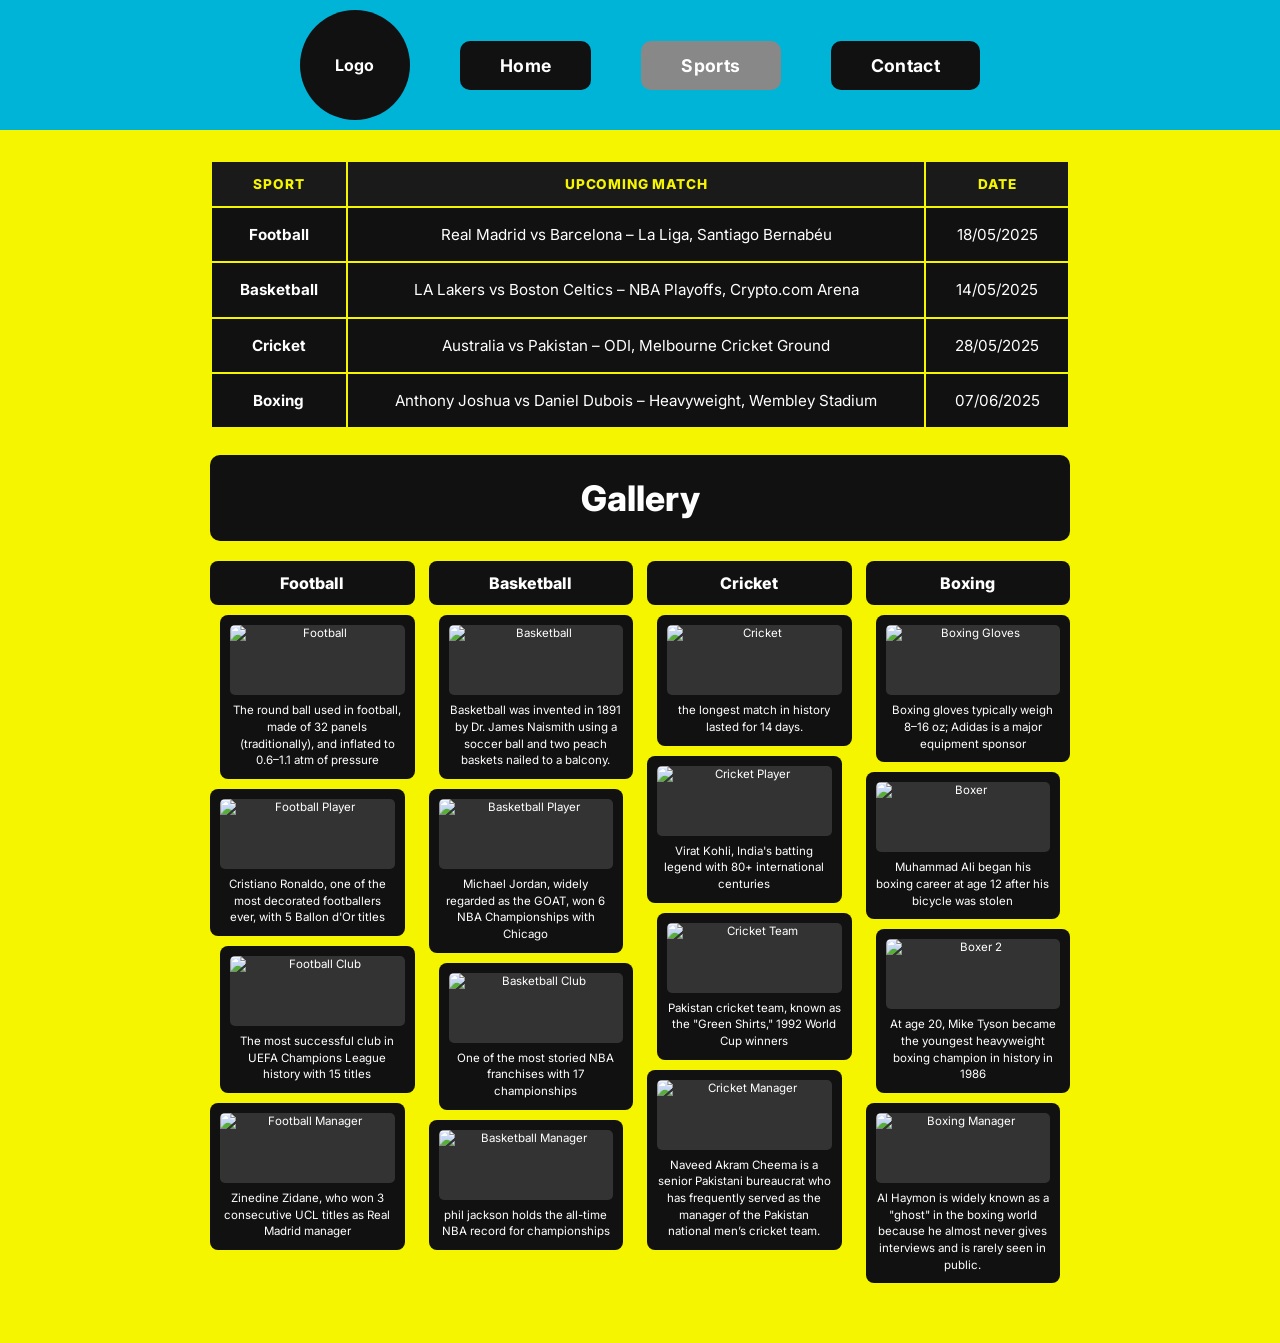
==== sports.html @ aa57504c "Add files via upload" ====
<!DOCTYPE html>
<html lang="en">
<head>
  <meta charset="UTF-8" />
  <meta name="viewport" content="width=device-width, initial-scale=1.0" />
  <title>Sports</title>
  <link rel="stylesheet" href="mystyle.css" />
</head>
<body>

  <nav>
    <div class="nav-inner">
      <a href="index.html" class="logo">
        <img src="Logo/Takeover (LOGO).png" alt="SportsPulse Logo" onerror="this.style.display='none'; this.parentElement.style.fontSize='1rem'; this.parentElement.style.color='#fff'; this.parentElement.style.fontWeight='700'; this.parentElement.innerHTML='Logo';" />
      </a>
      <ul class="nav-links">
        <li><a href="index.html">Home</a></li>
        <li><a href="sports.html" class="active">Sports</a></li>
        <li><a href="contact.html">Contact</a></li>
      </ul>
    </div>
  </nav>

  <div class="page-content">

    <table class="matches-table">
      <thead>
        <tr>
          <td>Sport</td>
          <td>Upcoming Match</td>
          <td>Date</td>
        </tr>
      </thead>
      <tbody>
        <tr>
          <td><strong>Football</strong></td>
          <td>Real Madrid vs Barcelona – La Liga, Santiago Bernabéu</td>
          <td>18/05/2025</td>
        </tr>
        <tr>
          <td><strong>Basketball</strong></td>
          <td>LA Lakers vs Boston Celtics – NBA Playoffs, Crypto.com Arena</td>
          <td>14/05/2025</td>
        </tr>
        <tr>
          <td><strong>Cricket</strong></td>
          <td>Australia vs Pakistan – ODI, Melbourne Cricket Ground</td>
          <td>28/05/2025</td>
        </tr>
        <tr>
          <td><strong>Boxing</strong></td>
          <td>Anthony Joshua vs Daniel Dubois – Heavyweight, Wembley Stadium</td>
          <td>07/06/2025</td>
        </tr>
      </tbody>
    </table>

    <div class="gallery-header">
      <h2>Gallery</h2>
    </div>
 
    <div class="gallery-grid">

      <div class="gallery-col">
        <div class="gallery-sport-label">Football</div>
 
        <div class="gallery-card">
          <img src="images/Original Images/Football/football/Football.png" alt="Football" />
          The round ball used in football, made of 32 panels (traditionally), and inflated to 0.6–1.1 atm of pressure
        </div>
 
        <div class="gallery-card">
          <img src="images/Original Images/Football/football player/Football Player.png" alt="Football Player" />
          Cristiano Ronaldo, one of the most decorated footballers ever, with 5 Ballon d'Or titles
        </div>
 
        <div class="gallery-card">
          <img src="images/Original Images/Football/football club/Football Club.png" alt="Football Club" />
          The most successful club in UEFA Champions League history with 15 titles
        </div>
 
        <div class="gallery-card">
          <img src="images/Original Images/Football/football manager/Footabll Manager.png" alt="Football Manager" />
          Zinedine Zidane, who won 3 consecutive UCL titles as Real Madrid manager
        </div>
      </div>
 
      <div class="gallery-col">
        <div class="gallery-sport-label">Basketball</div>
 
        <div class="gallery-card">
          <img src="images/Original Images/Basketball/Basketball/Basketball.png" alt="Basketball" />
          Basketball was invented in 1891 by Dr. James Naismith using a soccer ball and two peach baskets nailed to a balcony.
        </div>
 
        <div class="gallery-card">
          <img src="images/Original Images/Basketball/Basketball player/Basketball Player.png" alt="Basketball Player" />
          Michael Jordan, widely regarded as the GOAT, won 6 NBA Championships with Chicago
        </div>
 
        <div class="gallery-card">
          <img src="images/Original Images/Basketball/Basketball club/Basketball Club.png" alt="Basketball Club" />
          One of the most storied NBA franchises with 17 championships
        </div>
 
        <div class="gallery-card">
          <img src="images/Original Images/Basketball/Basketball  manager/Basketball Manager.png" alt="Basketball Manager" />
          phil jackson holds the all-time NBA record for championships
        </div>
      </div>
 
      <div class="gallery-col">
        <div class="gallery-sport-label">Cricket</div>
        
        <div class="gallery-card">
          <img src="images/Original Images/Cricket/circket equpment/Cricket Equpment.png" alt="Cricket" />
          the longest match in history lasted for 14 days. 
        </div>
 
        <div class="gallery-card">
          <img src="images/Original Images/Cricket/cricket player/Cricket Player.png" alt="Cricket Player" />
          Virat Kohli, India's batting legend with 80+ international centuries
        </div>
 
        <div class="gallery-card">
          <img src="images/Original Images/Cricket/cricket team/Cricket Team.png" alt="Cricket Team" />
          Pakistan cricket team, known as the "Green Shirts," 1992 World Cup winners
        </div>
 
        <div class="gallery-card">
          <img src="images/Original Images/Cricket/cricket manager/Cricket Manager.png" alt="Cricket Manager" />
          Naveed Akram Cheema is a senior Pakistani bureaucrat who has frequently served as the manager of the Pakistan national men’s cricket team. 
        </div>
      </div>
 
      <div class="gallery-col">
        <div class="gallery-sport-label">Boxing</div>
 
        <div class="gallery-card">
          <img src="images/Original Images/Boxing/boxing equpment/Boxing Equpment.png" alt="Boxing Gloves" />
          Boxing gloves typically weigh 8–16 oz; Adidas is a major equipment sponsor
        </div>
 
        <div class="gallery-card">
          <img src="images/Original Images/Boxing/boxer 1/Boxer 1.png" alt="Boxer" />
          Muhammad Ali began his boxing career at age 12 after his bicycle was stolen
        </div>
 
        <div class="gallery-card">
          <img src="images/Original Images/Boxing/boxer 2/Boxer 2.png" alt="Boxer 2" />
          At age 20, Mike Tyson became the youngest heavyweight boxing champion in history in 1986
        </div>
 
        <div class="gallery-card">
          <img src="images/Original Images/Boxing/boxing manger/Boxing Manager.png" alt="Boxing Manager" />
          Al Haymon is widely known as a "ghost" in the boxing world because he almost never gives interviews and is rarely seen in public. 
        </div>
      </div>
 
    </div>

  </div>
 
</body>
</html>
---- mystyle.css ----
@import url('https://fonts.googleapis.com/css2?family=Inter:wght@400;500;600;700;800;900&display=swap');
 
*, *::before, *::after {
  box-sizing: border-box;
  margin: 0;
  padding: 0;
}
 
:root {
  --cyan:   #00B4D8;
  --yellow: #F5F500;
  --black:  #111111;
  --white:  #FFFFFF;
  --gray:   #888888;
  --nav-h:  130px;
}
 
html, body {
  width: 100%;
  min-height: 100vh;
  font-family: 'Inter';
  background-color: var(--yellow);
  color: var(--white);
}

nav {
  background-color: var(--cyan);
  height: var(--nav-h);
  display: flex;
  align-items: center;
  justify-content: center;
}
 
.nav-inner {
  display: flex;
  align-items: center;
  gap: 50px;
}

.logo {
  width: 110px;
  height: 110px;
  border-radius: 50%;
  background-color: var(--black);
  display: flex;
  align-items: center;
  justify-content: center;
  text-decoration: none;
  flex-shrink: 0;
  overflow: hidden;
}
 
.logo img {
  width: 100%;
  height: 100%;
  object-fit: cover;
  border-radius: 50%;
}

.nav-links {
  display: flex;
  gap: 50px;
  list-style: none;
}
 
.nav-links a {
  display: block;
  padding: 14px 40px;
  border-radius: 10px;
  background-color: var(--black);
  color: var(--white);
  text-decoration: none;
  font-family: 'Inter';
  font-size: 1.1rem;
  font-weight: 700;
  letter-spacing: 0.02em;
  transition: background 0.2s;
}
 
.nav-links a:hover {
  background-color: #2a2a2a;
}
 
.nav-links a.active {
  background-color: var(--gray);
}

.page-content {
  max-width: 860px;
  margin: 0 auto;
  padding: 30px 0 60px;
}

.main-story {
  background-color: var(--black);
  border-radius: 14px;
  padding: 55px 40px;
  text-align: center;
  margin-bottom: 26px;
}
 
.main-story h1 {
  font-family: 'Inter';
  font-size: 4rem;
  font-weight: 900;
  color: var(--white);
  line-height: 1.05;
}
 
.cards-grid {
  display: grid;
  grid-template-columns: 1.55fr 1fr 1fr;
  gap: 18px;
}
 
.card {
  background-color: var(--black);
  border-radius: 16px;
  display: flex;
  align-items: center;
  justify-content: center;
  text-align: center;
  padding: 28px 16px;
  min-height: 140px;
  cursor: pointer;
  transition: background 0.2s, transform 0.15s;
}
 
.card:hover {
  background-color: #2a2a2a;
  transform: translateY(-2px);
}
 
.card-text {
  font-family: 'Inter';
  font-size: 1.4rem;
  font-weight: 700;
  color: var(--white);
  line-height: 1.2;
}
 
.card-tall {
  min-height: 185px;
}

.matches-table {
  width: 100%;
  border-collapse: collapse;
  margin-bottom: 26px;
  font-family: 'Inter';
  font-size: 0.95rem;
}
 
.matches-table thead td {
  background-color: #1a1a1a;
  font-weight: 800;
  font-size: 0.85rem;
  text-transform: uppercase;
  letter-spacing: 0.06em;
  color: var(--yellow);
  padding: 14px 22px;
  border: 2px solid var(--yellow);
  text-align: center;
}
 
.matches-table tbody td {
  background-color: var(--black);
  color: var(--white);
  padding: 16px 22px;
  border: 2px solid var(--yellow);
  text-align: center;
  line-height: 1.4;
}
 
.matches-table tbody tr:hover td {
  background-color: #1e1e1e;
}

.gallery-header {
  background-color: var(--black);
  border-radius: 10px;
  padding: 22px;
  text-align: center;
  margin-bottom: 20px;
}
 
.gallery-header h2 {
  font-family: 'Inter';
  font-size: 2.2rem;
  font-weight: 800;
  color: var(--white);
}
 
.gallery-grid {
  display: grid;
  grid-template-columns: repeat(4, 1fr);
  gap: 14px;
}
 
.gallery-col {
  display: flex;
  flex-direction: column;
  gap: 10px;
}
 
.gallery-sport-label {
  background-color: var(--black);
  border-radius: 8px;
  padding: 12px 8px;
  text-align: center;
  font-family: 'Inter';
  font-size: 1rem;
  font-weight: 800;
  color: var(--white);
}
 
.gallery-card {
  background-color: var(--black);
  border-radius: 8px;
  padding: 10px;
  text-align: center;
  font-size: 0.72rem;
  font-family: 'Inter';
  color: var(--white);
  line-height: 1.45;
  cursor: pointer;
  transition: background 0.2s;
}
 
.gallery-card:hover {
  background-color: #2a2a2a;
}
 
.gallery-card img {
  width: 100%;
  height: 70px;
  object-fit: cover;
  border-radius: 5px;
  margin-bottom: 7px;
  display: block;
  background-color: #333;
}

.gallery-col .gallery-card:nth-child(odd) {
  margin-right: 10px;
}
.gallery-col .gallery-card:nth-child(even) {
  margin-left: 10px;
}

.contact-title-wrap {
  display: flex;
  justify-content: center;
  margin-bottom: 40px;
}
 
.contact-title {
  background-color: var(--black);
  border-radius: 12px;
  padding: 18px 70px;
  font-family: 'Inter';
  font-size: 1.4rem;
  font-weight: 700;
  color: var(--white);
}
 
.contact-form-layout {
  display: grid;
  grid-template-columns: 1fr 1fr;
  gap: 20px;
  align-items: stretch;
  margin-bottom: 28px;
}
 
.form-fields {
  display: flex;
  flex-direction: column;
  gap: 14px;
}
 
.form-input {
  background-color: var(--black);
  border: none;
  border-radius: 8px;
  padding: 18px 20px;
  color: var(--white);
  font-family: 'Inter';
  font-size: 0.95rem;
  width: 100%;
  outline: none;
  transition: background 0.2s;
}
 
.form-input::placeholder {
  color: #aaaaaa;
}
 
.form-input:focus {
  background-color: #2a2a2a;
}
 
.form-textarea {
  background-color: var(--black);
  border: none;
  border-radius: 8px;
  padding: 20px;
  color: var(--white);
  font-family: 'Inter';
  font-size: 0.95rem;
  width: 100%;
  height: 100%;
  min-height: 240px;
  resize: none;
  outline: none;
  transition: background 0.2s;
  display: block;
}
 
.form-textarea::placeholder {
  color: #aaaaaa;
}
 
.form-textarea:focus {
  background-color: #2a2a2a;
}
 
.submit-wrap {
  text-align: center;
}
 
.btn-submit {
  background-color: var(--black);
  color: var(--white);
  border: none;
  border-radius: 12px;
  padding: 18px 80px;
  font-family: 'Inter';
  font-size: 1.15rem;
  font-weight: 700;
  cursor: pointer;
  transition: background 0.2s, transform 0.15s;
}
 
.btn-submit:hover {
  background-color: #2a2a2a;
  transform: translateY(-2px);
}

.success-msg {
  display: none;
  margin-top: 24px;
  background-color: var(--black);
  border: 2px solid #22c55e;
  border-radius: 10px;
  padding: 18px 30px;
  text-align: center;
  font-family: 'Inter';
  font-size: 1.05rem;
  font-weight: 600;
  color: #22c55e;
}
 
.success-msg.visible {
  display: block;
}
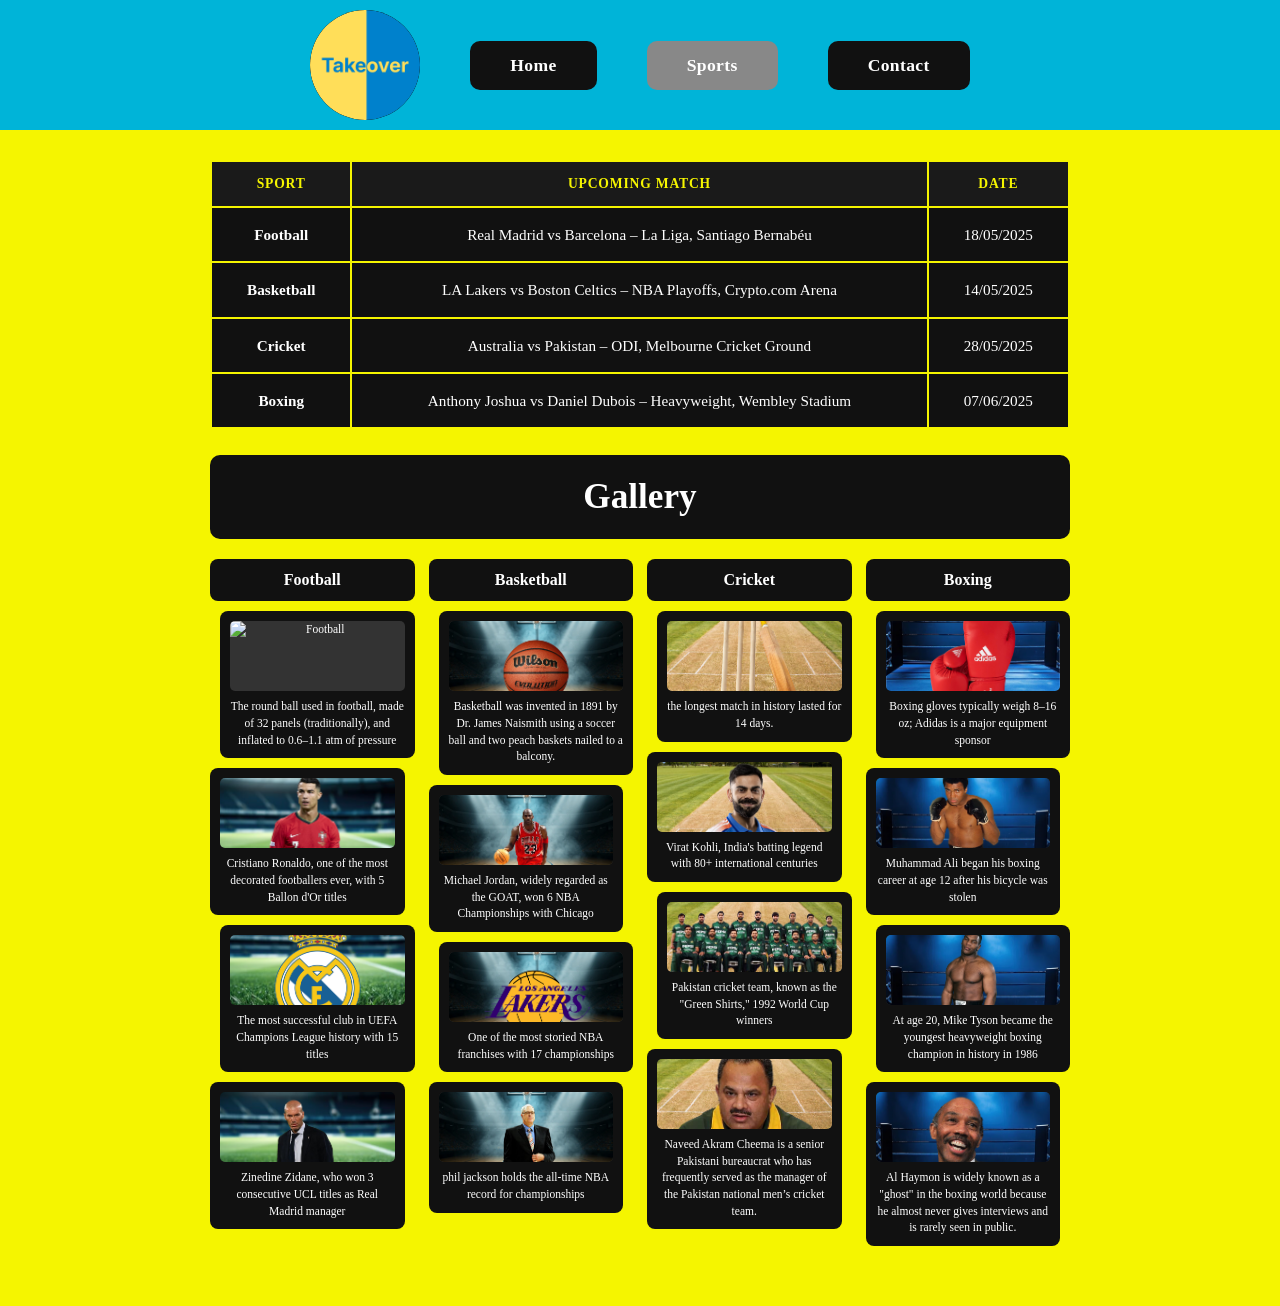
==== commit f0e1be27: "Add files via upload" ====
--- a/sports.html
+++ b/sports.html
@@ -65,7 +65,7 @@
         <div class="gallery-sport-label">Football</div>
  
         <div class="gallery-card">
-          <img src="images/Original Images/Football/football/Football.png" alt="Football" />
+          <img src="images/Original Images/Football/football/football.png" alt="Football" />
           The round ball used in football, made of 32 panels (traditionally), and inflated to 0.6–1.1 atm of pressure
         </div>
  
--- a/mystyle.css
+++ b/mystyle.css
@@ -1,4 +1,4 @@
-@import url('https://fonts.googleapis.com/css2?family=Inter:wght@400;500;600;700;800;900&display=swap');
+@import url('font/Inter');
  
 *, *::before, *::after {
   box-sizing: border-box;
